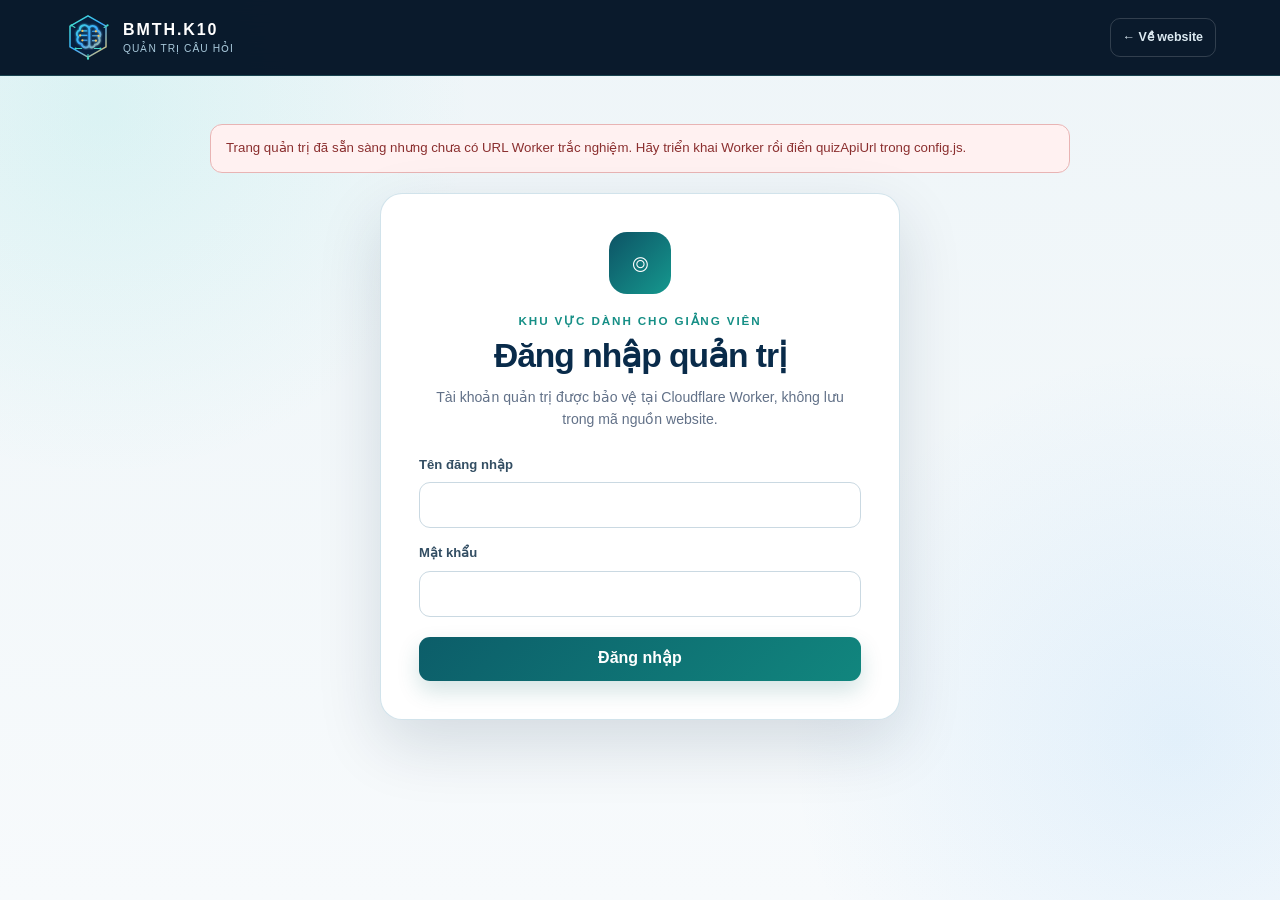
==== admin.html @ 2631daf0 "Bổ sung chức năng trắc nghiệm và quản trị câu hỏi" ====
<!doctype html>
<html lang="vi">
<head>
  <meta charset="utf-8">
  <meta name="viewport" content="width=device-width, initial-scale=1, viewport-fit=cover">
  <meta name="theme-color" content="#061b35">
  <meta name="robots" content="noindex, nofollow">
  <title>Quản trị câu hỏi | BMTH.K10</title>
  <link rel="icon" type="image/svg+xml" href="assets/ai-digital-logo.svg">
  <link rel="stylesheet" href="assets/quiz.css?v=20261103-1">
</head>
<body class="admin-page">
  <header class="quiz-topbar">
    <a class="quiz-brand" href="index.html">
      <img src="assets/ai-digital-logo.svg" alt="" width="48" height="48">
      <span><strong>BMTH.K10</strong><small>QUẢN TRỊ CÂU HỎI</small></span>
    </a>
    <a class="back-link" href="index.html">← Về website</a>
  </header>

  <main class="admin-main">
    <div id="admin-alert" class="quiz-alert" role="status" aria-live="polite" hidden></div>

    <section id="admin-login" class="quiz-card login-card" aria-labelledby="login-title">
      <div class="login-icon" aria-hidden="true">⌾</div>
      <p class="quiz-eyebrow">KHU VỰC DÀNH CHO GIẢNG VIÊN</p>
      <h1 id="login-title">Đăng nhập quản trị</h1>
      <p>Tài khoản quản trị được bảo vệ tại Cloudflare Worker, không lưu trong mã nguồn website.</p>
      <form id="login-form" class="login-form">
        <label><span>Tên đăng nhập</span><input id="admin-username" autocomplete="username" required></label>
        <label><span>Mật khẩu</span><input id="admin-password" type="password" autocomplete="current-password" required></label>
        <button class="quiz-primary" type="submit">Đăng nhập</button>
      </form>
    </section>

    <section id="admin-dashboard" hidden>
      <div class="admin-heading">
        <div><p class="quiz-eyebrow">NGÂN HÀNG CÂU HỎI</p><h1>Quản trị câu hỏi trắc nghiệm</h1></div>
        <button id="admin-logout" class="quiz-secondary" type="button">Đăng xuất</button>
      </div>

      <div id="admin-stats" class="admin-stats" aria-label="Thống kê ngân hàng câu hỏi"></div>

      <section class="quiz-card admin-toolbar">
        <div class="toolbar-actions">
          <button id="add-question" class="quiz-primary" type="button">＋ Thêm câu hỏi</button>
          <label class="file-button" for="csv-file">↑ Nạp file CSV</label>
          <input id="csv-file" type="file" accept=".csv,text/csv" hidden>
          <a class="quiz-secondary" href="samples/cau-hoi-mau.csv" download>Tải form mẫu</a>
        </div>
        <div class="toolbar-filters">
          <select id="admin-topic-filter" aria-label="Lọc theo chủ đề"><option value="all">Tất cả chủ đề</option></select>
          <input id="admin-search" type="search" placeholder="Tìm nội dung câu hỏi…" aria-label="Tìm câu hỏi">
          <button id="refresh-questions" class="icon-button" type="button" aria-label="Làm mới">↻</button>
        </div>
      </section>

      <section class="quiz-card question-table-card" aria-labelledby="question-list-title">
        <div class="table-heading"><h2 id="question-list-title">Danh sách câu hỏi</h2><span id="question-total">0 câu</span></div>
        <div class="table-scroll">
          <table class="question-table">
            <thead><tr><th>STT</th><th>Chủ đề</th><th>Câu hỏi</th><th>Đáp án</th><th>Trạng thái</th><th>Thao tác</th></tr></thead>
            <tbody id="question-table-body"></tbody>
          </table>
        </div>
        <div id="question-empty" class="empty-state" hidden>Chưa có câu hỏi phù hợp.</div>
      </section>
    </section>
  </main>

  <dialog id="question-dialog" class="question-dialog">
    <form id="question-form" method="dialog">
      <div class="dialog-head"><div><p class="quiz-eyebrow">BIỂU MẪU CÂU HỎI</p><h2 id="question-dialog-title">Thêm câu hỏi</h2></div><button id="close-question-dialog" type="button" aria-label="Đóng">×</button></div>
      <input id="question-id" type="hidden">
      <div class="form-grid">
        <label><span>Chủ đề *</span><select id="question-topic" required></select></label>
        <label><span>Mức độ</span><select id="question-difficulty"><option value="co-ban">Cơ bản</option><option value="thong-hieu">Thông hiểu</option><option value="van-dung">Vận dụng</option></select></label>
        <label class="full-field"><span>Nội dung câu hỏi *</span><textarea id="question-text" rows="3" maxlength="1200" required></textarea></label>
        <label><span>Đáp án A *</span><input id="option-a" maxlength="600" required></label>
        <label><span>Đáp án B *</span><input id="option-b" maxlength="600" required></label>
        <label><span>Đáp án C *</span><input id="option-c" maxlength="600" required></label>
        <label><span>Đáp án D *</span><input id="option-d" maxlength="600" required></label>
        <label><span>Đáp án đúng *</span><select id="correct-option" required><option value="A">A</option><option value="B">B</option><option value="C">C</option><option value="D">D</option></select></label>
        <label class="check-label"><input id="question-active" type="checkbox" checked><span>Đang sử dụng</span></label>
        <label class="full-field"><span>Giải thích đáp án</span><textarea id="question-explanation" rows="3" maxlength="1600"></textarea></label>
      </div>
      <div id="question-form-alert" class="quiz-alert form-alert" role="alert" hidden></div>
      <div class="dialog-actions"><button id="cancel-question" class="quiz-secondary" type="button">Hủy</button><button class="quiz-primary" type="submit">Lưu câu hỏi</button></div>
    </form>
  </dialog>

  <script src="config.js?v=20261103-1"></script>
  <script src="data/topics.js?v=20261015-2"></script>
  <script src="assets/admin.js?v=20261103-1"></script>
</body>
</html>
---- assets/quiz.css ----
:root {
  --navy-950: #031326;
  --navy-900: #061b35;
  --navy-800: #0a294c;
  --cyan: #32d9ca;
  --gold: #f1c15d;
  --ink: #152339;
  --muted: #627188;
  --line: #dce6ef;
  --surface: #eef5f8;
  --success: #138675;
  --danger: #c84343;
  --white: #fff;
  --shadow: 0 24px 65px rgba(8, 35, 66, .14);
  --font: "Segoe UI Variable Text", "Segoe UI", Roboto, Arial, sans-serif;
}

* { box-sizing: border-box; }
html { scroll-behavior: smooth; }
body { margin: 0; min-width: 320px; color: var(--ink); background: var(--surface); font-family: var(--font); line-height: 1.55; }
body::before { content: ""; position: fixed; inset: 0; z-index: -1; background: radial-gradient(circle at 8% 12%, rgba(50,217,202,.11), transparent 26%), radial-gradient(circle at 92% 82%, rgba(58,159,244,.1), transparent 28%), linear-gradient(#eef5f8, #f7fafc); }
button, input, select, textarea { font: inherit; }
button, a, label { -webkit-tap-highlight-color: transparent; }
button { cursor: pointer; }
[hidden] { display: none !important; }

.quiz-topbar { position: sticky; top: 0; z-index: 30; min-height: 76px; padding: 10px clamp(16px, 5vw, 70px); display: flex; align-items: center; justify-content: space-between; gap: 18px; color: #fff; background: rgba(3,19,38,.97); border-bottom: 1px solid rgba(83,219,211,.22); backdrop-filter: blur(16px); }
.quiz-brand { display: inline-flex; align-items: center; gap: 11px; color: #fff; text-decoration: none; }
.quiz-brand img { width: 48px; height: 48px; }
.quiz-brand span { display: grid; line-height: 1.1; }
.quiz-brand strong { letter-spacing: .12em; }
.quiz-brand small { margin-top: 5px; color: #a8c9db; font-size: .64rem; letter-spacing: .1em; }
.back-link { padding: 9px 12px; border: 1px solid rgba(255,255,255,.16); border-radius: 10px; color: #dceaf2; text-decoration: none; font-size: .78rem; font-weight: 700; }
.back-link:hover { color: #fff; border-color: rgba(70,217,205,.5); }

.quiz-main { width: min(1050px, calc(100% - 32px)); margin: 0 auto; padding: 54px 0 90px; }
.quiz-intro { max-width: 780px; margin: 0 auto 28px; text-align: center; }
.quiz-eyebrow { margin: 0 0 8px; color: #168f86; font-size: .73rem; font-weight: 900; letter-spacing: .16em; }
.quiz-intro h1, .admin-heading h1, .login-card h1 { margin: 0; color: #092b4a; font-size: clamp(2rem, 5vw, 3.6rem); line-height: 1.06; letter-spacing: -.03em; }
.quiz-intro > p:last-child { max-width: 690px; margin: 15px auto 0; color: var(--muted); }

.quiz-card { border: 1px solid rgba(171,204,218,.55); border-radius: 22px; background: #fff; box-shadow: var(--shadow); }
.setup-card { max-width: 760px; margin: 0 auto; padding: clamp(24px, 5vw, 44px); }
.card-heading { display: flex; align-items: center; gap: 15px; margin-bottom: 28px; }
.card-step { width: 56px; height: 56px; display: grid; place-items: center; flex: 0 0 56px; border-radius: 17px; color: #fff; background: linear-gradient(135deg, #0e5a69, #159b91); font-size: 1.1rem; font-weight: 900; box-shadow: 0 12px 24px rgba(13,121,117,.22); }
.card-heading p { margin: 0 0 2px; color: #168f86; font-size: .68rem; font-weight: 900; letter-spacing: .14em; }
.card-heading h2 { margin: 0; color: #0a3555; font-size: 1.5rem; }
.setup-form { display: grid; grid-template-columns: 1fr 1fr; gap: 18px; }
.setup-form label, .login-form label, .form-grid label { display: grid; gap: 7px; color: #334e63; font-size: .82rem; font-weight: 700; }
input, select, textarea { width: 100%; border: 1px solid #cad9e2; border-radius: 11px; color: #243b4e; background: #fff; outline: none; }
input, select { min-height: 46px; padding: 0 12px; }
textarea { padding: 11px 12px; resize: vertical; }
input:focus, select:focus, textarea:focus { border-color: #27a79e; box-shadow: 0 0 0 3px rgba(39,167,158,.12); }
.setup-features { grid-column: 1 / -1; display: flex; flex-wrap: wrap; gap: 8px; }
.setup-features span { padding: 7px 10px; border-radius: 999px; color: #266c69; background: #eaf7f5; font-size: .72rem; font-weight: 800; }
.setup-form > button { grid-column: 1 / -1; justify-self: start; }
.availability { min-height: 21px; margin: 18px 0 0; color: #738594; font-size: .78rem; }

.quiz-primary, .quiz-secondary, .quiz-submit, .file-button { min-height: 44px; padding: 0 17px; display: inline-flex; align-items: center; justify-content: center; gap: 10px; border-radius: 11px; font-weight: 800; text-decoration: none; }
.quiz-primary { border: 0; color: #fff; background: linear-gradient(135deg, #0c5d69, #11867e); box-shadow: 0 10px 22px rgba(11,102,100,.18); }
.quiz-primary:hover { transform: translateY(-2px); filter: brightness(1.05); }
.quiz-primary:disabled { opacity: .5; cursor: wait; transform: none; }
.quiz-secondary { border: 1px solid #c9d9e1; color: #345066; background: #f8fbfc; }
.quiz-secondary:hover { border-color: #89bfc0; color: #116c68; }
.quiz-submit { border: 0; color: #172b3a; background: linear-gradient(135deg, #f4c969, #f1b748); }
.text-button, .icon-button { border: 0; color: #567081; background: transparent; }
.text-button:hover { color: #0d716d; text-decoration: underline; }

.quiz-alert { max-width: 860px; margin: 0 auto 20px; padding: 13px 15px; border: 1px solid #e6c86f; border-radius: 12px; color: #6b5213; background: #fff8df; font-size: .83rem; }
.quiz-alert.error { border-color: #e8b4b4; color: #8b2f2f; background: #fff1f1; }
.quiz-alert.success { border-color: #a9d8cb; color: #146454; background: #eefaf6; }

.session-card { overflow: hidden; }
.session-head { min-height: 76px; padding: 18px 24px; display: flex; align-items: center; justify-content: space-between; gap: 15px; color: #fff; background: linear-gradient(125deg, #061b35, #0d5166); }
.session-head > div { display: grid; gap: 4px; }
.session-scope { color: #9fe4dd; font-size: .72rem; font-weight: 800; letter-spacing: .08em; }
.session-head strong { font-size: .95rem; }
.session-head .text-button { color: #c2d6df; }
.progress-track { height: 5px; background: #dce9ed; }
.progress-track span { display: block; width: 0; height: 100%; background: linear-gradient(90deg, var(--cyan), var(--gold)); transition: width .25s ease; }
.question-wrap { min-height: 450px; padding: clamp(26px, 5vw, 52px); }
.question-number { margin-bottom: 11px; color: #168f86; font-size: .72rem; font-weight: 900; letter-spacing: .16em; }
.question-wrap h2 { max-width: 880px; margin: 0 0 28px; color: #0a2e4d; font-size: clamp(1.25rem, 3vw, 1.85rem); line-height: 1.35; }
.answer-options { display: grid; grid-template-columns: 1fr 1fr; gap: 12px; }
.answer-option { position: relative; min-height: 68px; padding: 13px 15px; display: grid; grid-template-columns: 36px 1fr; align-items: center; gap: 12px; border: 1px solid #d5e1e7; border-radius: 13px; color: #354d60; background: #fbfdfe; text-align: left; transition: border-color .2s ease, background .2s ease, transform .2s ease, box-shadow .2s ease; }
.answer-option:hover { transform: translateY(-2px); border-color: #8bc9c4; box-shadow: 0 8px 18px rgba(19,113,108,.08); }
.answer-option.selected { border-color: #16978e; color: #133f51; background: #eaf8f6; box-shadow: inset 0 0 0 1px #16978e; }
.option-letter { width: 34px; height: 34px; display: grid; place-items: center; border-radius: 50%; color: #1c6470; background: #e5f1f2; font-weight: 900; }
.answer-option.selected .option-letter { color: #fff; background: #168f86; }
.session-actions { padding: 18px 24px 22px; display: flex; align-items: center; justify-content: space-between; gap: 13px; border-top: 1px solid #e5ecef; background: #f9fbfc; }
.question-dots { display: flex; justify-content: center; flex-wrap: wrap; gap: 6px; }
.question-dot { width: 29px; height: 29px; padding: 0; border: 1px solid #cbd9e0; border-radius: 8px; color: #6b7c89; background: #fff; font-size: .68rem; font-weight: 800; }
.question-dot.answered { color: #fff; border-color: #278f89; background: #278f89; }
.question-dot.current { outline: 3px solid rgba(241,193,93,.35); border-color: #d99c25; }

.result-card { overflow: hidden; }
.result-summary { padding: clamp(28px, 5vw, 52px); display: grid; grid-template-columns: 180px 1fr; align-items: center; gap: 32px; background: linear-gradient(135deg, #f0faf8, #fff); }
.score-ring { --score: 0%; width: 170px; height: 170px; display: grid; place-content: center; text-align: center; border-radius: 50%; background: radial-gradient(circle at center, #fff 59%, transparent 60%), conic-gradient(#15968b var(--score), #dce8eb 0); box-shadow: 0 16px 34px rgba(12,95,93,.13); }
.score-ring strong { color: #0a4f57; font-size: 2.3rem; line-height: 1; }
.score-ring span { margin-top: 6px; color: #6c7f8d; font-size: .72rem; }
.result-summary h2 { margin: 0 0 8px; color: #0a3151; font-size: clamp(1.7rem, 4vw, 2.5rem); }
.result-summary p { margin: 0; color: #657887; }
.result-stats { margin-top: 17px; display: flex; flex-wrap: wrap; gap: 10px; }
.result-stats span { padding: 8px 12px; border-radius: 10px; color: #385369; background: #fff; box-shadow: 0 5px 15px rgba(25,66,83,.08); font-size: .78rem; }
.result-actions { padding: 18px 28px; display: flex; gap: 10px; border-top: 1px solid #e5ecef; }
.result-review { padding: 8px 28px 32px; }
.review-item { margin-top: 14px; padding: 18px; border: 1px solid #dce6eb; border-left: 4px solid var(--danger); border-radius: 13px; background: #fff; }
.review-item.correct { border-left-color: var(--success); }
.review-item h3 { margin: 0 0 10px; color: #173e58; font-size: .95rem; }
.review-item p { margin: 5px 0; color: #5d7180; font-size: .82rem; }
.review-item .answer-good { color: #0d7965; font-weight: 800; }
.review-item .answer-bad { color: #af3b3b; font-weight: 800; }
.review-explanation { margin-top: 10px !important; padding: 10px 12px; border-radius: 9px; background: #f2f7f8; }
.quiz-footer { padding: 22px; color: #7c8c98; text-align: center; font-size: .72rem; }

.admin-main { width: min(1250px, calc(100% - 32px)); margin: 0 auto; padding: 48px 0 90px; }
.login-card { max-width: 520px; margin: 20px auto; padding: 38px; text-align: center; }
.login-card h1 { font-size: 2.1rem; }
.login-card > p:not(.quiz-eyebrow) { color: var(--muted); font-size: .88rem; }
.login-icon { width: 62px; height: 62px; margin: 0 auto 18px; display: grid; place-items: center; border-radius: 18px; color: #fff; background: linear-gradient(135deg, #0d5365, #15988e); font-size: 1.75rem; }
.login-form { margin-top: 24px; display: grid; gap: 15px; text-align: left; }
.login-form button { margin-top: 5px; }
.admin-heading { margin-bottom: 24px; display: flex; align-items: center; justify-content: space-between; gap: 20px; }
.admin-heading h1 { font-size: clamp(1.8rem, 4vw, 3rem); }
.admin-stats { margin-bottom: 20px; display: grid; grid-template-columns: repeat(6, 1fr); gap: 10px; }
.stat-card { padding: 15px; border: 1px solid #d8e5e9; border-radius: 14px; background: #fff; box-shadow: 0 8px 22px rgba(16,54,74,.06); }
.stat-card span { display: block; color: #718391; font-size: .68rem; }
.stat-card strong { display: block; margin-top: 3px; color: #0d5060; font-size: 1.45rem; }
.admin-toolbar { margin-bottom: 20px; padding: 17px; display: flex; align-items: center; justify-content: space-between; gap: 15px; }
.toolbar-actions, .toolbar-filters { display: flex; align-items: center; flex-wrap: wrap; gap: 9px; }
.file-button { color: #fff; background: #1a7794; cursor: pointer; }
.toolbar-filters select { width: 190px; }
.toolbar-filters input { width: 250px; }
.icon-button { width: 43px; height: 43px; border: 1px solid #cddbe2; border-radius: 10px; background: #f8fbfc; font-size: 1.15rem; }
.question-table-card { overflow: hidden; }
.table-heading { padding: 18px 20px; display: flex; align-items: center; justify-content: space-between; border-bottom: 1px solid #e2eaee; }
.table-heading h2 { margin: 0; color: #123b57; font-size: 1.1rem; }
.table-heading span { color: #6d8190; font-size: .78rem; }
.table-scroll { overflow-x: auto; }
.question-table { width: 100%; min-width: 900px; border-collapse: collapse; }
.question-table th, .question-table td { padding: 12px 13px; border-bottom: 1px solid #e9eff2; text-align: left; vertical-align: top; font-size: .78rem; }
.question-table th { color: #617787; background: #f6f9fa; font-size: .68rem; letter-spacing: .05em; }
.question-table td:nth-child(3) { min-width: 320px; color: #2c465a; }
.topic-chip, .status-chip { display: inline-flex; padding: 5px 8px; border-radius: 999px; font-size: .66rem; font-weight: 800; }
.topic-chip { color: #146761; background: #e5f6f3; }
.status-chip.active { color: #14634f; background: #e4f6ee; }
.status-chip.inactive { color: #8b5a1c; background: #fff3d9; }
.table-actions { display: flex; gap: 6px; }
.table-actions button { padding: 6px 9px; border: 1px solid #d3e0e5; border-radius: 8px; color: #3f6074; background: #fff; font-size: .7rem; }
.table-actions .delete-button { color: #a43939; border-color: #eccdcd; }
.empty-state { padding: 44px 20px; color: #81909b; text-align: center; }

.question-dialog { width: min(850px, calc(100% - 24px)); max-height: calc(100vh - 30px); padding: 0; border: 0; border-radius: 20px; box-shadow: 0 30px 90px rgba(3,23,42,.35); }
.question-dialog::backdrop { background: rgba(3,18,33,.68); backdrop-filter: blur(4px); }
.question-dialog form { padding: 26px; }
.dialog-head { display: flex; align-items: flex-start; justify-content: space-between; gap: 15px; margin-bottom: 22px; }
.dialog-head h2 { margin: 0; color: #103b57; }
.dialog-head button { width: 38px; height: 38px; border: 0; border-radius: 10px; color: #536b79; background: #eef3f5; font-size: 1.4rem; }
.form-grid { display: grid; grid-template-columns: 1fr 1fr; gap: 15px; }
.full-field { grid-column: 1 / -1; }
.check-label { grid-auto-flow: column; align-items: center; justify-content: start; align-self: end; min-height: 46px; }
.check-label input { width: 18px; min-height: 18px; }
.form-alert { margin: 17px 0 0; }
.dialog-actions { margin-top: 22px; display: flex; justify-content: flex-end; gap: 10px; }

@media (max-width: 900px) {
  .answer-options { grid-template-columns: 1fr; }
  .admin-stats { grid-template-columns: repeat(3, 1fr); }
  .admin-toolbar { align-items: stretch; flex-direction: column; }
  .toolbar-filters input { flex: 1; }
}

@media (max-width: 650px) {
  .quiz-topbar { min-height: 66px; padding: 9px 13px; }
  .quiz-brand img { width: 42px; height: 42px; }
  .quiz-brand small { font-size: .52rem; }
  .back-link { padding: 8px; font-size: .68rem; }
  .quiz-main, .admin-main { width: calc(100% - 18px); padding-top: 34px; }
  .setup-form, .form-grid { grid-template-columns: 1fr; }
  .setup-features, .setup-form > button, .full-field { grid-column: auto; }
  .setup-form > button { width: 100%; }
  .question-wrap { min-height: 430px; padding: 25px 18px; }
  .session-head, .session-actions { padding-left: 15px; padding-right: 15px; }
  .session-actions { flex-wrap: wrap; }
  .question-dots { order: -1; width: 100%; }
  .session-actions > button:not(.question-dot) { flex: 1; }
  .result-summary { grid-template-columns: 1fr; text-align: center; }
  .score-ring { margin: 0 auto; }
  .result-stats, .result-actions { justify-content: center; }
  .result-actions { flex-direction: column; }
  .admin-heading { align-items: flex-start; flex-direction: column; }
  .admin-stats { grid-template-columns: repeat(2, 1fr); }
  .toolbar-actions, .toolbar-filters { width: 100%; }
  .toolbar-actions > *, .toolbar-filters > * { flex: 1 1 145px; }
  .toolbar-filters select, .toolbar-filters input { width: auto; }
  .question-dialog form { padding: 20px 16px; }
}

@media (prefers-reduced-motion: reduce) {
  *, *::before, *::after { scroll-behavior: auto !important; transition-duration: .01ms !important; animation-duration: .01ms !important; }
}
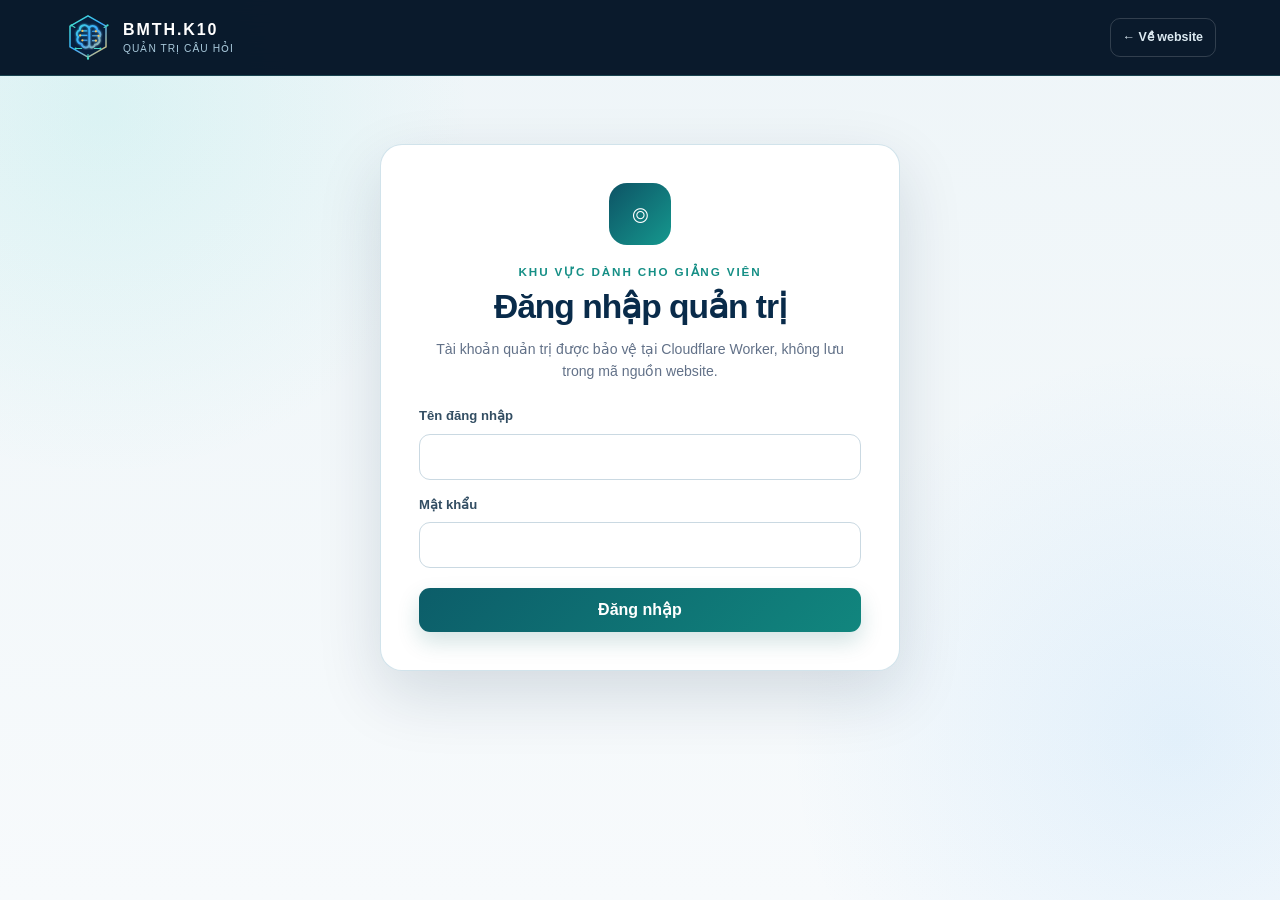
==== commit 5145af48: "Add files via upload" ====
--- a/admin.html
+++ b/admin.html
@@ -7,7 +7,7 @@
   <meta name="robots" content="noindex, nofollow">
   <title>Quản trị câu hỏi | BMTH.K10</title>
   <link rel="icon" type="image/svg+xml" href="assets/ai-digital-logo.svg">
-  <link rel="stylesheet" href="assets/quiz.css?v=20261103-1">
+  <link rel="stylesheet" href="assets/quiz.css?v=20261103-2">
 </head>
 <body class="admin-page">
   <header class="quiz-topbar">
@@ -44,9 +44,13 @@
       <section class="quiz-card admin-toolbar">
         <div class="toolbar-actions">
           <button id="add-question" class="quiz-primary" type="button">＋ Thêm câu hỏi</button>
-          <label class="file-button" for="csv-file">↑ Nạp file CSV</label>
-          <input id="csv-file" type="file" accept=".csv,text/csv" hidden>
-          <a class="quiz-secondary" href="samples/cau-hoi-mau.csv" download>Tải form mẫu</a>
+          <select id="import-topic" aria-label="Chủ đề dành cho file TXT">
+            <option value="">Chọn chủ đề cho file TXT</option>
+          </select>
+          <label class="file-button" for="question-file">↑ Nạp file TXT/CSV</label>
+          <input id="question-file" type="file" accept=".txt,.csv,text/plain,text/csv" hidden>
+          <a class="quiz-secondary" href="samples/cau-hoi-mau.txt" download>Tải form TXT</a>
+          <a class="quiz-secondary" href="samples/cau-hoi-mau.csv" download>Tải form CSV</a>
         </div>
         <div class="toolbar-filters">
           <select id="admin-topic-filter" aria-label="Lọc theo chủ đề"><option value="all">Tất cả chủ đề</option></select>
@@ -91,6 +95,6 @@
 
   <script src="config.js?v=20261103-1"></script>
   <script src="data/topics.js?v=20261015-2"></script>
-  <script src="assets/admin.js?v=20261103-1"></script>
+  <script src="assets/admin.js?v=20261103-2"></script>
 </body>
 </html>
--- a/assets/quiz.css
+++ b/assets/quiz.css
@@ -129,6 +129,7 @@
 .admin-toolbar { margin-bottom: 20px; padding: 17px; display: flex; align-items: center; justify-content: space-between; gap: 15px; }
 .toolbar-actions, .toolbar-filters { display: flex; align-items: center; flex-wrap: wrap; gap: 9px; }
 .file-button { color: #fff; background: #1a7794; cursor: pointer; }
+.toolbar-actions select { width: 225px; }
 .toolbar-filters select { width: 190px; }
 .toolbar-filters input { width: 250px; }
 .icon-button { width: 43px; height: 43px; border: 1px solid #cddbe2; border-radius: 10px; background: #f8fbfc; font-size: 1.15rem; }
@@ -192,7 +193,7 @@
   .admin-stats { grid-template-columns: repeat(2, 1fr); }
   .toolbar-actions, .toolbar-filters { width: 100%; }
   .toolbar-actions > *, .toolbar-filters > * { flex: 1 1 145px; }
-  .toolbar-filters select, .toolbar-filters input { width: auto; }
+  .toolbar-actions select, .toolbar-filters select, .toolbar-filters input { width: auto; }
   .question-dialog form { padding: 20px 16px; }
 }
 
